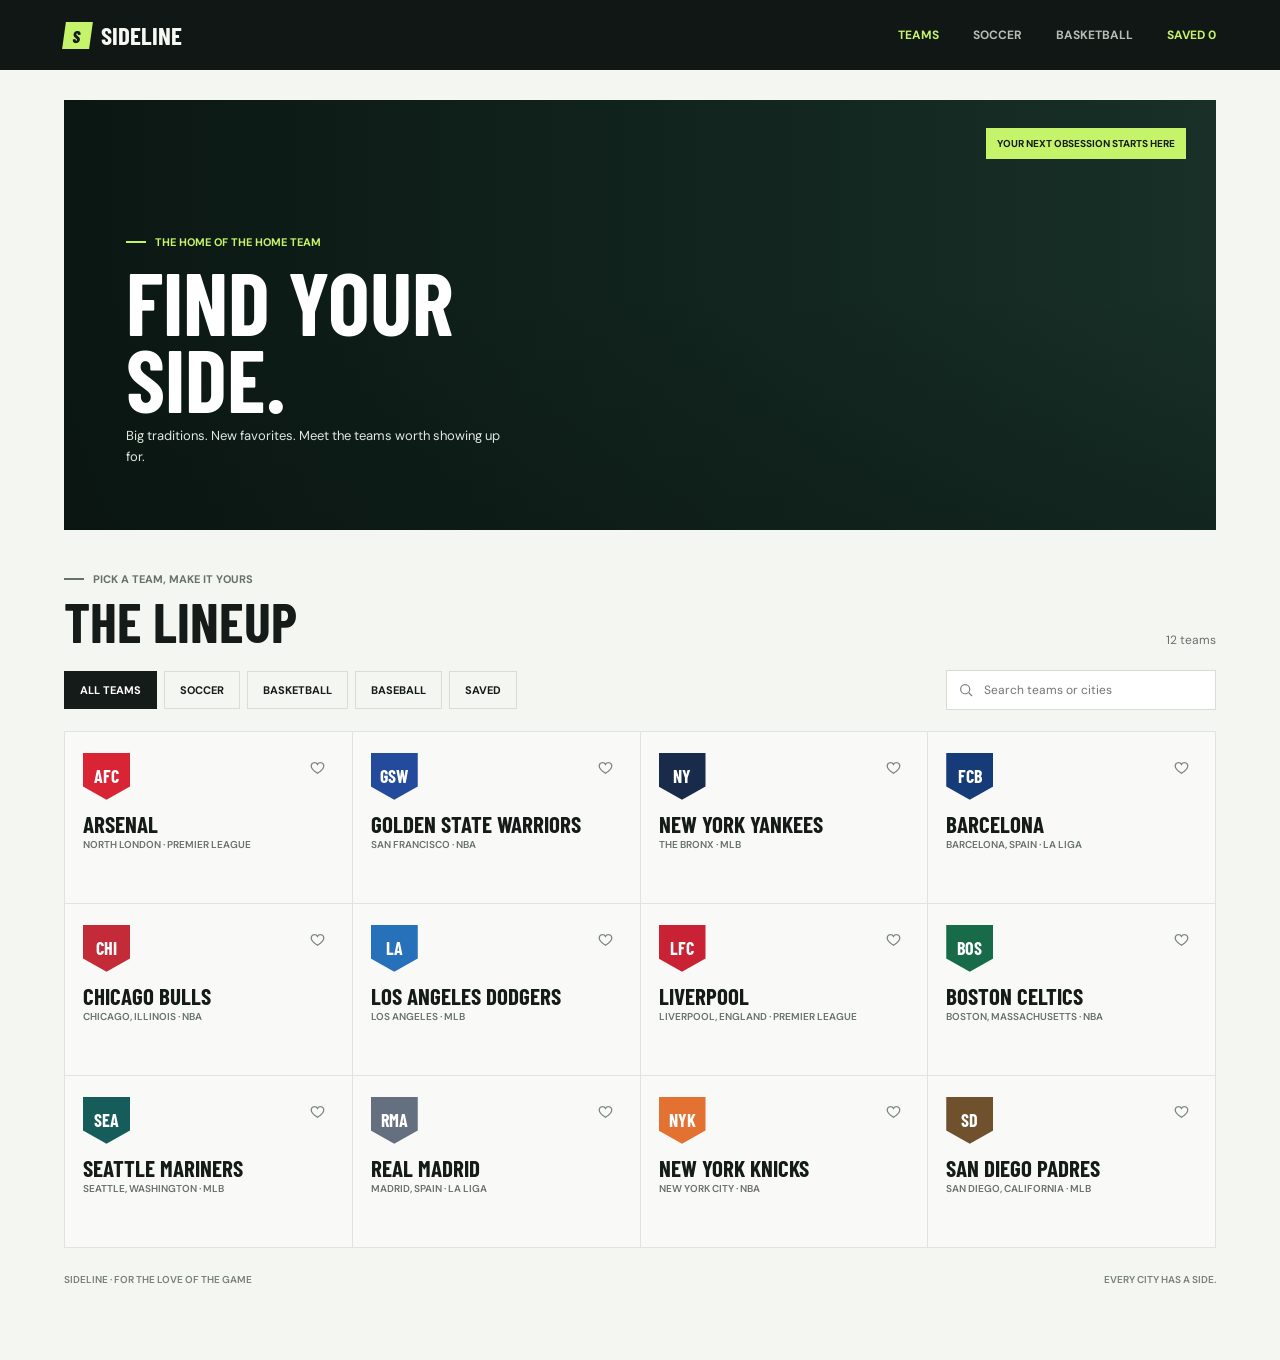
==== index.html @ abaf5d68 "Add files via upload" ====
<!doctype html>
<html lang="en">
<head>
  <meta charset="utf-8">
  <meta name="viewport" content="width=device-width, initial-scale=1">
  <meta name="theme-color" content="#111714">
  <title>Sideline — Find your team</title>
  <link rel="preconnect" href="https://fonts.googleapis.com">
  <link rel="preconnect" href="https://fonts.gstatic.com" crossorigin>
  <link href="https://fonts.googleapis.com/css2?family=Barlow+Condensed:wght@500;600;700;800&family=DM+Sans:wght@400;500;600;700&display=swap" rel="stylesheet">
  <style>
    :root {
      color-scheme: light;
      --ink: #151b18;
      --muted: #68716c;
      --paper: #f4f6f2;
      --line: #dfe4dd;
      --lime: #c5f36a;
      --forest: #1d3529;
      --orange: #f37448;
      --display: "Barlow Condensed", Impact, sans-serif;
      --body: "DM Sans", sans-serif;
    }

    * { box-sizing: border-box; }
    body { margin: 0; color: var(--ink); background: var(--paper); font-family: var(--body); }
    button, input { font: inherit; }
    button { color: inherit; }
    a { color: inherit; text-decoration: none; }
    .topbar { height: 70px; padding: 0 max(5vw, calc((100vw - 1320px) / 2)); display: flex; align-items: center; justify-content: space-between; background: #111714; color: #f6f8f3; }
    .brand { display: flex; align-items: center; gap: 10px; font: 700 25px var(--display); letter-spacing: 0; text-transform: uppercase; }
    .brand-mark { width: 27px; height: 27px; display: grid; place-items: center; background: var(--lime); color: var(--ink); font: 800 17px var(--display); transform: skew(-8deg); }
    .nav { display: flex; align-items: center; gap: 34px; font-size: 12px; font-weight: 700; text-transform: uppercase; }
    .nav a { color: #b5bdb7; transition: color .2s; }
    .nav a:hover, .nav a[aria-current="page"] { color: var(--lime); }
    .nav .saved-link { color: var(--lime); }

    main { max-width: 1320px; margin: 0 auto; padding: 30px 5vw 74px; }
    .feature { position: relative; height: clamp(270px, 34vw, 430px); overflow: hidden; display: flex; align-items: flex-end; background: #183129 url("https://images.unsplash.com/photo-1522778119026-d647f0596c20?auto=format&fit=crop&w=1900&q=85") center 57% / cover; color: white; }
    .feature::before { content: ""; position: absolute; inset: 0; background: linear-gradient(90deg, rgba(9, 19, 15, .88) 0%, rgba(9, 19, 15, .46) 51%, rgba(9, 19, 15, .04) 100%), linear-gradient(0deg, rgba(9, 19, 15, .35), transparent 55%); }
    .feature-copy { position: relative; z-index: 1; padding: clamp(25px, 5vw, 62px); max-width: 680px; }
    .eyebrow { display: flex; align-items: center; gap: 9px; color: var(--lime); font-size: 11px; font-weight: 700; letter-spacing: 0; text-transform: uppercase; }
    .eyebrow::before { content: ""; width: 20px; height: 2px; background: currentColor; }
    h1, h2, h3, p { margin-top: 0; }
    .feature h1 { margin: 14px 0 9px; font: 700 clamp(45px, 7.2vw, 88px)/.88 var(--display); letter-spacing: 0; text-transform: uppercase; }
    .feature p { margin: 0; max-width: 390px; color: #e0e7e1; font-size: 13px; line-height: 1.6; }
    .feature-label { position: absolute; z-index: 1; right: 30px; top: 28px; padding: 9px 11px; background: var(--lime); color: var(--ink); font-size: 10px; font-weight: 700; letter-spacing: 0; text-transform: uppercase; }

    .directory { padding-top: 42px; }
    .section-top { display: flex; align-items: end; justify-content: space-between; gap: 20px; margin-bottom: 22px; }
    .section-top .eyebrow { color: #657169; }
    h2 { margin: 8px 0 0; font: 700 clamp(35px, 4.8vw, 56px)/.96 var(--display); text-transform: uppercase; }
    .result-count { color: var(--muted); font-size: 12px; white-space: nowrap; }
    .controls { display: flex; align-items: center; justify-content: space-between; gap: 18px; margin-bottom: 21px; }
    .filters { display: flex; flex-wrap: wrap; gap: 7px; }
    .filter { min-height: 38px; padding: 0 15px; border: 1px solid #d8ded7; background: transparent; cursor: pointer; font-size: 11px; font-weight: 700; text-transform: uppercase; transition: color .18s, background .18s, border-color .18s; }
    .filter:hover { border-color: var(--ink); }
    .filter[aria-pressed="true"] { border-color: var(--ink); background: var(--ink); color: white; }
    .search { position: relative; width: min(270px, 100%); }
    .search input { width: 100%; height: 40px; padding: 0 12px 0 37px; border: 1px solid #d8ded7; border-radius: 0; outline: none; background: white; color: var(--ink); font-size: 12px; }
    .search input:focus { border-color: #4b694f; box-shadow: 0 0 0 2px rgba(75,105,79,.13); }
    .search svg { position: absolute; left: 12px; top: 12px; width: 16px; height: 16px; color: #78817b; pointer-events: none; }
    .team-grid { display: grid; grid-template-columns: repeat(4, minmax(0, 1fr)); border-top: 1px solid var(--line); border-left: 1px solid var(--line); }
    .team-card { position: relative; min-width: 0; min-height: 172px; padding: 21px 18px 17px; border-right: 1px solid var(--line); border-bottom: 1px solid var(--line); background: rgba(255,255,255,.52); transition: background .2s, transform .2s; }
    .team-card:hover { z-index: 1; background: white; transform: translateY(-2px); }
    .card-top { display: flex; align-items: flex-start; justify-content: space-between; }
    .crest { width: 47px; height: 47px; display: grid; place-items: center; flex: 0 0 auto; background: var(--team-color); color: white; font: 700 18px var(--display); clip-path: polygon(0 0, 100% 0, 100% 72%, 50% 100%, 0 72%); }
    .favorite { width: 32px; height: 32px; display: grid; place-items: center; border: 1px solid transparent; background: transparent; cursor: pointer; color: #7c857e; }
    .favorite:hover { border-color: var(--line); color: var(--orange); }
    .favorite[aria-pressed="true"] { color: var(--orange); }
    .favorite svg { width: 17px; height: 17px; }
    .team-card h3 { overflow: hidden; margin: 13px 0 3px; font: 700 23px/.98 var(--display); letter-spacing: 0; text-overflow: ellipsis; text-transform: uppercase; white-space: nowrap; }
    .team-meta { color: var(--muted); font-size: 10px; font-weight: 600; letter-spacing: 0; text-transform: uppercase; }
    .empty { grid-column: 1 / -1; padding: 50px 20px; border-right: 1px solid var(--line); border-bottom: 1px solid var(--line); color: var(--muted); text-align: center; font-size: 13px; }
    footer { display: flex; justify-content: space-between; gap: 16px; padding-top: 25px; color: #77817a; font-size: 10px; font-weight: 600; letter-spacing: 0; text-transform: uppercase; }

    @media (max-width: 900px) {
      .team-grid { grid-template-columns: repeat(3, minmax(0, 1fr)); }
      .topbar { padding-inline: 5vw; }
    }
    @media (max-width: 620px) {
      .topbar { height: 60px; }
      .nav { gap: 17px; font-size: 10px; }
      .nav a:nth-child(2), .nav a:nth-child(3) { display: none; }
      main { padding-top: 18px; }
      .feature { height: 310px; background-position: 59% center; }
      .feature-copy { padding: 25px; }
      .feature h1 { font-size: 58px; }
      .feature-label { top: 15px; right: 15px; }
      .directory { padding-top: 34px; }
      .section-top { align-items: flex-end; }
      .result-count { font-size: 10px; }
      .controls { align-items: stretch; flex-direction: column; gap: 12px; }
      .filters { gap: 6px; }
      .filter { min-height: 35px; padding-inline: 11px; font-size: 10px; }
      .search { width: 100%; }
      .team-grid { grid-template-columns: repeat(2, minmax(0, 1fr)); }
      .team-card { min-height: 157px; padding: 15px 13px; }
      .team-card h3 { font-size: 20px; }
      .crest { width: 42px; height: 42px; }
      footer { flex-direction: column; gap: 7px; }
    }
    @media (max-width: 360px) {
      .nav { gap: 11px; }
      .team-grid { grid-template-columns: 1fr; }
    }
    @media (prefers-reduced-motion: reduce) {
      *, *::before, *::after { scroll-behavior: auto !important; transition-duration: .01ms !important; animation-duration: .01ms !important; }
    }
  </style>
</head>
<body>
  <header class="topbar">
    <a class="brand" href="#home" aria-label="Sideline home"><span class="brand-mark" aria-hidden="true">S</span> Sideline</a>
    <nav class="nav" aria-label="Main navigation">
      <a href="#teams" aria-current="page">Teams</a>
      <a href="#teams" data-sport-link="Soccer">Soccer</a>
      <a href="#teams" data-sport-link="Basketball">Basketball</a>
      <a class="saved-link" href="#teams" id="saved-link">Saved <span id="saved-count">0</span></a>
    </nav>
  </header>

  <main id="home">
    <section class="feature" aria-labelledby="feature-title">
      <span class="feature-label">Your next obsession starts here</span>
      <div class="feature-copy">
        <div class="eyebrow">The home of the home team</div>
        <h1 id="feature-title">Find your<br>side.</h1>
        <p>Big traditions. New favorites. Meet the teams worth showing up for.</p>
      </div>
    </section>

    <section class="directory" id="teams" aria-labelledby="teams-title">
      <div class="section-top">
        <div>
          <div class="eyebrow">Pick a team, make it yours</div>
          <h2 id="teams-title">The lineup</h2>
        </div>
        <div class="result-count" id="result-count" aria-live="polite"></div>
      </div>
      <div class="controls">
        <div class="filters" role="group" aria-label="Filter teams by sport">
          <button class="filter" type="button" data-filter="All" aria-pressed="true">All teams</button>
          <button class="filter" type="button" data-filter="Soccer" aria-pressed="false">Soccer</button>
          <button class="filter" type="button" data-filter="Basketball" aria-pressed="false">Basketball</button>
          <button class="filter" type="button" data-filter="Baseball" aria-pressed="false">Baseball</button>
          <button class="filter" type="button" data-filter="Saved" aria-pressed="false">Saved</button>
        </div>
        <label class="search">
          <svg viewBox="0 0 24 24" fill="none" stroke="currentColor" stroke-width="1.8" aria-hidden="true"><circle cx="10.8" cy="10.8" r="6.8"></circle><path d="m16 16 5 5"></path></svg>
          <input id="team-search" type="search" placeholder="Search teams or cities" aria-label="Search teams or cities">
        </label>
      </div>
      <div class="team-grid" id="team-grid" aria-live="polite"></div>
    </section>

    <footer><span>Sideline · For the love of the game</span><span>Every city has a side.</span></footer>
  </main>

  <script>
    const teams = [
      { name: "Arsenal", city: "North London", sport: "Soccer", league: "Premier League", mark: "AFC", color: "#d82435" },
      { name: "Golden State Warriors", city: "San Francisco", sport: "Basketball", league: "NBA", mark: "GSW", color: "#244b9b" },
      { name: "New York Yankees", city: "The Bronx", sport: "Baseball", league: "MLB", mark: "NY", color: "#182b4b" },
      { name: "Barcelona", city: "Barcelona, Spain", sport: "Soccer", league: "La Liga", mark: "FCB", color: "#153b78" },
      { name: "Chicago Bulls", city: "Chicago, Illinois", sport: "Basketball", league: "NBA", mark: "CHI", color: "#c42b38" },
      { name: "Los Angeles Dodgers", city: "Los Angeles", sport: "Baseball", league: "MLB", mark: "LA", color: "#2671b9" },
      { name: "Liverpool", city: "Liverpool, England", sport: "Soccer", league: "Premier League", mark: "LFC", color: "#c92235" },
      { name: "Boston Celtics", city: "Boston, Massachusetts", sport: "Basketball", league: "NBA", mark: "BOS", color: "#176b49" },
      { name: "Seattle Mariners", city: "Seattle, Washington", sport: "Baseball", league: "MLB", mark: "SEA", color: "#155c5b" },
      { name: "Real Madrid", city: "Madrid, Spain", sport: "Soccer", league: "La Liga", mark: "RMA", color: "#647080" },
      { name: "New York Knicks", city: "New York City", sport: "Basketball", league: "NBA", mark: "NYK", color: "#e27132" },
      { name: "San Diego Padres", city: "San Diego, California", sport: "Baseball", league: "MLB", mark: "SD", color: "#70512e" }
    ];

    const saved = new Set();
    let activeFilter = "All";
    let savedOnly = false;
    const grid = document.querySelector("#team-grid");
    const count = document.querySelector("#result-count");
    const search = document.querySelector("#team-search");
    const savedCount = document.querySelector("#saved-count");

    const heartIcon = '<svg viewBox="0 0 24 24" fill="none" stroke="currentColor" stroke-width="1.8" aria-hidden="true"><path d="M20.8 8.7c0 4.2-8.8 10-8.8 10s-8.8-5.8-8.8-10A4.7 4.7 0 0 1 12 6.1a4.7 4.7 0 0 1 8.8 2.6Z"></path></svg>';

    function renderTeams() {
      const query = search.value.trim().toLowerCase();
      const visible = teams.filter(team => {
        const matchesSport = activeFilter === "All" || team.sport === activeFilter;
        const matchesSaved = !savedOnly || saved.has(team.name);
        const matchesSearch = `${team.name} ${team.city} ${team.league} ${team.sport}`.toLowerCase().includes(query);
        return matchesSport && matchesSaved && matchesSearch;
      });

      count.textContent = `${visible.length} ${visible.length === 1 ? "team" : "teams"}`;
      savedCount.textContent = saved.size;
      if (!visible.length) {
        grid.innerHTML = '<div class="empty">No teams found. Try another search or filter.</div>';
        return;
      }

      grid.innerHTML = visible.map(team => `
        <article class="team-card" style="--team-color: ${team.color}">
          <div class="card-top">
            <div class="crest" aria-label="${team.name} mark">${team.mark}</div>
            <button class="favorite" type="button" data-team="${team.name}" aria-label="${saved.has(team.name) ? "Remove" : "Save"} ${team.name}" aria-pressed="${saved.has(team.name)}">${heartIcon}</button>
          </div>
          <h3 title="${team.name}">${team.name}</h3>
          <div class="team-meta">${team.city} · ${team.league}</div>
        </article>`).join("");
    }

    document.querySelector(".filters").addEventListener("click", event => {
      const button = event.target.closest("[data-filter]");
      if (!button) return;
      activeFilter = button.dataset.filter === "Saved" ? "All" : button.dataset.filter;
      savedOnly = button.dataset.filter === "Saved";
      document.querySelectorAll("[data-filter]").forEach(item => item.setAttribute("aria-pressed", String(item === button)));
      renderTeams();
    });

    document.querySelector(".nav").addEventListener("click", event => {
      const link = event.target.closest("[data-sport-link]");
      if (link) {
        event.preventDefault();
        activeFilter = link.dataset.sportLink;
        savedOnly = false;
        document.querySelectorAll("[data-filter]").forEach(item => item.setAttribute("aria-pressed", String(item.dataset.filter === activeFilter)));
        renderTeams();
        document.querySelector("#teams").scrollIntoView({ behavior: "smooth" });
      }
      if (event.target.closest("#saved-link")) {
        event.preventDefault();
        activeFilter = "All";
        savedOnly = true;
        document.querySelectorAll("[data-filter]").forEach(item => item.setAttribute("aria-pressed", String(item.dataset.filter === "Saved")));
        renderTeams();
        document.querySelector("#teams").scrollIntoView({ behavior: "smooth" });
      }
    });

    grid.addEventListener("click", event => {
      const button = event.target.closest("[data-team]");
      if (!button) return;
      const teamName = button.dataset.team;
      if (saved.has(teamName)) saved.delete(teamName);
      else saved.add(teamName);
      renderTeams();
    });

    search.addEventListener("input", renderTeams);
    renderTeams();
  </script>
</body>
</html>
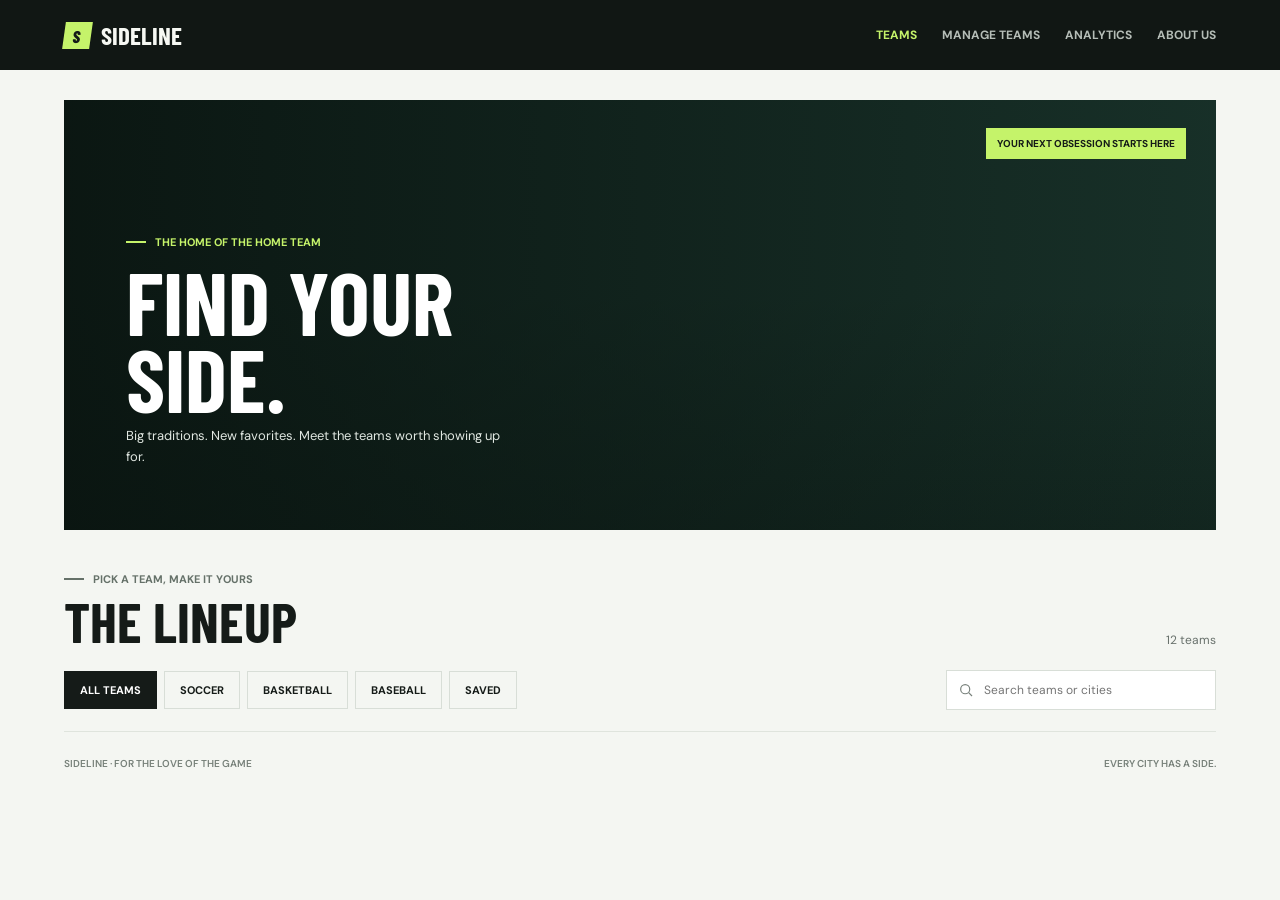
==== commit f000c5fc: "Add files via upload" ====
--- a/index.html
+++ b/index.html
@@ -1,255 +1,243 @@
-<!doctype html>
-<html lang="en">
-<head>
-  <meta charset="utf-8">
-  <meta name="viewport" content="width=device-width, initial-scale=1">
-  <meta name="theme-color" content="#111714">
-  <title>Sideline — Find your team</title>
-  <link rel="preconnect" href="https://fonts.googleapis.com">
-  <link rel="preconnect" href="https://fonts.gstatic.com" crossorigin>
-  <link href="https://fonts.googleapis.com/css2?family=Barlow+Condensed:wght@500;600;700;800&family=DM+Sans:wght@400;500;600;700&display=swap" rel="stylesheet">
-  <style>
-    :root {
-      color-scheme: light;
-      --ink: #151b18;
-      --muted: #68716c;
-      --paper: #f4f6f2;
-      --line: #dfe4dd;
-      --lime: #c5f36a;
-      --forest: #1d3529;
-      --orange: #f37448;
-      --display: "Barlow Condensed", Impact, sans-serif;
-      --body: "DM Sans", sans-serif;
-    }
-
-    * { box-sizing: border-box; }
-    body { margin: 0; color: var(--ink); background: var(--paper); font-family: var(--body); }
-    button, input { font: inherit; }
-    button { color: inherit; }
-    a { color: inherit; text-decoration: none; }
-    .topbar { height: 70px; padding: 0 max(5vw, calc((100vw - 1320px) / 2)); display: flex; align-items: center; justify-content: space-between; background: #111714; color: #f6f8f3; }
-    .brand { display: flex; align-items: center; gap: 10px; font: 700 25px var(--display); letter-spacing: 0; text-transform: uppercase; }
-    .brand-mark { width: 27px; height: 27px; display: grid; place-items: center; background: var(--lime); color: var(--ink); font: 800 17px var(--display); transform: skew(-8deg); }
-    .nav { display: flex; align-items: center; gap: 34px; font-size: 12px; font-weight: 700; text-transform: uppercase; }
-    .nav a { color: #b5bdb7; transition: color .2s; }
-    .nav a:hover, .nav a[aria-current="page"] { color: var(--lime); }
-    .nav .saved-link { color: var(--lime); }
-
-    main { max-width: 1320px; margin: 0 auto; padding: 30px 5vw 74px; }
-    .feature { position: relative; height: clamp(270px, 34vw, 430px); overflow: hidden; display: flex; align-items: flex-end; background: #183129 url("https://images.unsplash.com/photo-1522778119026-d647f0596c20?auto=format&fit=crop&w=1900&q=85") center 57% / cover; color: white; }
-    .feature::before { content: ""; position: absolute; inset: 0; background: linear-gradient(90deg, rgba(9, 19, 15, .88) 0%, rgba(9, 19, 15, .46) 51%, rgba(9, 19, 15, .04) 100%), linear-gradient(0deg, rgba(9, 19, 15, .35), transparent 55%); }
-    .feature-copy { position: relative; z-index: 1; padding: clamp(25px, 5vw, 62px); max-width: 680px; }
-    .eyebrow { display: flex; align-items: center; gap: 9px; color: var(--lime); font-size: 11px; font-weight: 700; letter-spacing: 0; text-transform: uppercase; }
-    .eyebrow::before { content: ""; width: 20px; height: 2px; background: currentColor; }
-    h1, h2, h3, p { margin-top: 0; }
-    .feature h1 { margin: 14px 0 9px; font: 700 clamp(45px, 7.2vw, 88px)/.88 var(--display); letter-spacing: 0; text-transform: uppercase; }
-    .feature p { margin: 0; max-width: 390px; color: #e0e7e1; font-size: 13px; line-height: 1.6; }
-    .feature-label { position: absolute; z-index: 1; right: 30px; top: 28px; padding: 9px 11px; background: var(--lime); color: var(--ink); font-size: 10px; font-weight: 700; letter-spacing: 0; text-transform: uppercase; }
-
-    .directory { padding-top: 42px; }
-    .section-top { display: flex; align-items: end; justify-content: space-between; gap: 20px; margin-bottom: 22px; }
-    .section-top .eyebrow { color: #657169; }
-    h2 { margin: 8px 0 0; font: 700 clamp(35px, 4.8vw, 56px)/.96 var(--display); text-transform: uppercase; }
-    .result-count { color: var(--muted); font-size: 12px; white-space: nowrap; }
-    .controls { display: flex; align-items: center; justify-content: space-between; gap: 18px; margin-bottom: 21px; }
-    .filters { display: flex; flex-wrap: wrap; gap: 7px; }
-    .filter { min-height: 38px; padding: 0 15px; border: 1px solid #d8ded7; background: transparent; cursor: pointer; font-size: 11px; font-weight: 700; text-transform: uppercase; transition: color .18s, background .18s, border-color .18s; }
-    .filter:hover { border-color: var(--ink); }
-    .filter[aria-pressed="true"] { border-color: var(--ink); background: var(--ink); color: white; }
-    .search { position: relative; width: min(270px, 100%); }
-    .search input { width: 100%; height: 40px; padding: 0 12px 0 37px; border: 1px solid #d8ded7; border-radius: 0; outline: none; background: white; color: var(--ink); font-size: 12px; }
-    .search input:focus { border-color: #4b694f; box-shadow: 0 0 0 2px rgba(75,105,79,.13); }
-    .search svg { position: absolute; left: 12px; top: 12px; width: 16px; height: 16px; color: #78817b; pointer-events: none; }
-    .team-grid { display: grid; grid-template-columns: repeat(4, minmax(0, 1fr)); border-top: 1px solid var(--line); border-left: 1px solid var(--line); }
-    .team-card { position: relative; min-width: 0; min-height: 172px; padding: 21px 18px 17px; border-right: 1px solid var(--line); border-bottom: 1px solid var(--line); background: rgba(255,255,255,.52); transition: background .2s, transform .2s; }
-    .team-card:hover { z-index: 1; background: white; transform: translateY(-2px); }
-    .card-top { display: flex; align-items: flex-start; justify-content: space-between; }
-    .crest { width: 47px; height: 47px; display: grid; place-items: center; flex: 0 0 auto; background: var(--team-color); color: white; font: 700 18px var(--display); clip-path: polygon(0 0, 100% 0, 100% 72%, 50% 100%, 0 72%); }
-    .favorite { width: 32px; height: 32px; display: grid; place-items: center; border: 1px solid transparent; background: transparent; cursor: pointer; color: #7c857e; }
-    .favorite:hover { border-color: var(--line); color: var(--orange); }
-    .favorite[aria-pressed="true"] { color: var(--orange); }
-    .favorite svg { width: 17px; height: 17px; }
-    .team-card h3 { overflow: hidden; margin: 13px 0 3px; font: 700 23px/.98 var(--display); letter-spacing: 0; text-overflow: ellipsis; text-transform: uppercase; white-space: nowrap; }
-    .team-meta { color: var(--muted); font-size: 10px; font-weight: 600; letter-spacing: 0; text-transform: uppercase; }
-    .empty { grid-column: 1 / -1; padding: 50px 20px; border-right: 1px solid var(--line); border-bottom: 1px solid var(--line); color: var(--muted); text-align: center; font-size: 13px; }
-    footer { display: flex; justify-content: space-between; gap: 16px; padding-top: 25px; color: #77817a; font-size: 10px; font-weight: 600; letter-spacing: 0; text-transform: uppercase; }
-
-    @media (max-width: 900px) {
-      .team-grid { grid-template-columns: repeat(3, minmax(0, 1fr)); }
-      .topbar { padding-inline: 5vw; }
-    }
-    @media (max-width: 620px) {
-      .topbar { height: 60px; }
-      .nav { gap: 17px; font-size: 10px; }
-      .nav a:nth-child(2), .nav a:nth-child(3) { display: none; }
-      main { padding-top: 18px; }
-      .feature { height: 310px; background-position: 59% center; }
-      .feature-copy { padding: 25px; }
-      .feature h1 { font-size: 58px; }
-      .feature-label { top: 15px; right: 15px; }
-      .directory { padding-top: 34px; }
-      .section-top { align-items: flex-end; }
-      .result-count { font-size: 10px; }
-      .controls { align-items: stretch; flex-direction: column; gap: 12px; }
-      .filters { gap: 6px; }
-      .filter { min-height: 35px; padding-inline: 11px; font-size: 10px; }
-      .search { width: 100%; }
-      .team-grid { grid-template-columns: repeat(2, minmax(0, 1fr)); }
-      .team-card { min-height: 157px; padding: 15px 13px; }
-      .team-card h3 { font-size: 20px; }
-      .crest { width: 42px; height: 42px; }
-      footer { flex-direction: column; gap: 7px; }
-    }
-    @media (max-width: 360px) {
-      .nav { gap: 11px; }
-      .team-grid { grid-template-columns: 1fr; }
-    }
-    @media (prefers-reduced-motion: reduce) {
-      *, *::before, *::after { scroll-behavior: auto !important; transition-duration: .01ms !important; animation-duration: .01ms !important; }
-    }
-  </style>
-</head>
-<body>
-  <header class="topbar">
-    <a class="brand" href="#home" aria-label="Sideline home"><span class="brand-mark" aria-hidden="true">S</span> Sideline</a>
-    <nav class="nav" aria-label="Main navigation">
-      <a href="#teams" aria-current="page">Teams</a>
-      <a href="#teams" data-sport-link="Soccer">Soccer</a>
-      <a href="#teams" data-sport-link="Basketball">Basketball</a>
-      <a class="saved-link" href="#teams" id="saved-link">Saved <span id="saved-count">0</span></a>
-    </nav>
-  </header>
-
-  <main id="home">
-    <section class="feature" aria-labelledby="feature-title">
-      <span class="feature-label">Your next obsession starts here</span>
-      <div class="feature-copy">
-        <div class="eyebrow">The home of the home team</div>
-        <h1 id="feature-title">Find your<br>side.</h1>
-        <p>Big traditions. New favorites. Meet the teams worth showing up for.</p>
-      </div>
-    </section>
-
-    <section class="directory" id="teams" aria-labelledby="teams-title">
-      <div class="section-top">
-        <div>
-          <div class="eyebrow">Pick a team, make it yours</div>
-          <h2 id="teams-title">The lineup</h2>
-        </div>
-        <div class="result-count" id="result-count" aria-live="polite"></div>
-      </div>
-      <div class="controls">
-        <div class="filters" role="group" aria-label="Filter teams by sport">
-          <button class="filter" type="button" data-filter="All" aria-pressed="true">All teams</button>
-          <button class="filter" type="button" data-filter="Soccer" aria-pressed="false">Soccer</button>
-          <button class="filter" type="button" data-filter="Basketball" aria-pressed="false">Basketball</button>
-          <button class="filter" type="button" data-filter="Baseball" aria-pressed="false">Baseball</button>
-          <button class="filter" type="button" data-filter="Saved" aria-pressed="false">Saved</button>
-        </div>
-        <label class="search">
-          <svg viewBox="0 0 24 24" fill="none" stroke="currentColor" stroke-width="1.8" aria-hidden="true"><circle cx="10.8" cy="10.8" r="6.8"></circle><path d="m16 16 5 5"></path></svg>
-          <input id="team-search" type="search" placeholder="Search teams or cities" aria-label="Search teams or cities">
-        </label>
-      </div>
-      <div class="team-grid" id="team-grid" aria-live="polite"></div>
-    </section>
-
-    <footer><span>Sideline · For the love of the game</span><span>Every city has a side.</span></footer>
-  </main>
-
-  <script>
-    const teams = [
-      { name: "Arsenal", city: "North London", sport: "Soccer", league: "Premier League", mark: "AFC", color: "#d82435" },
-      { name: "Golden State Warriors", city: "San Francisco", sport: "Basketball", league: "NBA", mark: "GSW", color: "#244b9b" },
-      { name: "New York Yankees", city: "The Bronx", sport: "Baseball", league: "MLB", mark: "NY", color: "#182b4b" },
-      { name: "Barcelona", city: "Barcelona, Spain", sport: "Soccer", league: "La Liga", mark: "FCB", color: "#153b78" },
-      { name: "Chicago Bulls", city: "Chicago, Illinois", sport: "Basketball", league: "NBA", mark: "CHI", color: "#c42b38" },
-      { name: "Los Angeles Dodgers", city: "Los Angeles", sport: "Baseball", league: "MLB", mark: "LA", color: "#2671b9" },
-      { name: "Liverpool", city: "Liverpool, England", sport: "Soccer", league: "Premier League", mark: "LFC", color: "#c92235" },
-      { name: "Boston Celtics", city: "Boston, Massachusetts", sport: "Basketball", league: "NBA", mark: "BOS", color: "#176b49" },
-      { name: "Seattle Mariners", city: "Seattle, Washington", sport: "Baseball", league: "MLB", mark: "SEA", color: "#155c5b" },
-      { name: "Real Madrid", city: "Madrid, Spain", sport: "Soccer", league: "La Liga", mark: "RMA", color: "#647080" },
-      { name: "New York Knicks", city: "New York City", sport: "Basketball", league: "NBA", mark: "NYK", color: "#e27132" },
-      { name: "San Diego Padres", city: "San Diego, California", sport: "Baseball", league: "MLB", mark: "SD", color: "#70512e" }
-    ];
-
-    const saved = new Set();
-    let activeFilter = "All";
-    let savedOnly = false;
-    const grid = document.querySelector("#team-grid");
-    const count = document.querySelector("#result-count");
-    const search = document.querySelector("#team-search");
-    const savedCount = document.querySelector("#saved-count");
-
-    const heartIcon = '<svg viewBox="0 0 24 24" fill="none" stroke="currentColor" stroke-width="1.8" aria-hidden="true"><path d="M20.8 8.7c0 4.2-8.8 10-8.8 10s-8.8-5.8-8.8-10A4.7 4.7 0 0 1 12 6.1a4.7 4.7 0 0 1 8.8 2.6Z"></path></svg>';
-
-    function renderTeams() {
-      const query = search.value.trim().toLowerCase();
-      const visible = teams.filter(team => {
-        const matchesSport = activeFilter === "All" || team.sport === activeFilter;
-        const matchesSaved = !savedOnly || saved.has(team.name);
-        const matchesSearch = `${team.name} ${team.city} ${team.league} ${team.sport}`.toLowerCase().includes(query);
-        return matchesSport && matchesSaved && matchesSearch;
-      });
-
-      count.textContent = `${visible.length} ${visible.length === 1 ? "team" : "teams"}`;
-      savedCount.textContent = saved.size;
-      if (!visible.length) {
-        grid.innerHTML = '<div class="empty">No teams found. Try another search or filter.</div>';
-        return;
-      }
-
-      grid.innerHTML = visible.map(team => `
-        <article class="team-card" style="--team-color: ${team.color}">
-          <div class="card-top">
-            <div class="crest" aria-label="${team.name} mark">${team.mark}</div>
-            <button class="favorite" type="button" data-team="${team.name}" aria-label="${saved.has(team.name) ? "Remove" : "Save"} ${team.name}" aria-pressed="${saved.has(team.name)}">${heartIcon}</button>
-          </div>
-          <h3 title="${team.name}">${team.name}</h3>
-          <div class="team-meta">${team.city} · ${team.league}</div>
-        </article>`).join("");
-    }
-
-    document.querySelector(".filters").addEventListener("click", event => {
-      const button = event.target.closest("[data-filter]");
-      if (!button) return;
-      activeFilter = button.dataset.filter === "Saved" ? "All" : button.dataset.filter;
-      savedOnly = button.dataset.filter === "Saved";
-      document.querySelectorAll("[data-filter]").forEach(item => item.setAttribute("aria-pressed", String(item === button)));
-      renderTeams();
-    });
-
-    document.querySelector(".nav").addEventListener("click", event => {
-      const link = event.target.closest("[data-sport-link]");
-      if (link) {
-        event.preventDefault();
-        activeFilter = link.dataset.sportLink;
-        savedOnly = false;
-        document.querySelectorAll("[data-filter]").forEach(item => item.setAttribute("aria-pressed", String(item.dataset.filter === activeFilter)));
-        renderTeams();
-        document.querySelector("#teams").scrollIntoView({ behavior: "smooth" });
-      }
-      if (event.target.closest("#saved-link")) {
-        event.preventDefault();
-        activeFilter = "All";
-        savedOnly = true;
-        document.querySelectorAll("[data-filter]").forEach(item => item.setAttribute("aria-pressed", String(item.dataset.filter === "Saved")));
-        renderTeams();
-        document.querySelector("#teams").scrollIntoView({ behavior: "smooth" });
-      }
-    });
-
-    grid.addEventListener("click", event => {
-      const button = event.target.closest("[data-team]");
-      if (!button) return;
-      const teamName = button.dataset.team;
-      if (saved.has(teamName)) saved.delete(teamName);
-      else saved.add(teamName);
-      renderTeams();
-    });
-
-    search.addEventListener("input", renderTeams);
-    renderTeams();
-  </script>
-</body>
-</html>
+<!doctype html>
+<html lang="en">
+<head>
+  <meta charset="utf-8">
+  <meta name="viewport" content="width=device-width, initial-scale=1">
+  <meta name="theme-color" content="#111714">
+  <title>Sideline — Find your team</title>
+  <link rel="preconnect" href="https://fonts.googleapis.com">
+  <link rel="preconnect" href="https://fonts.gstatic.com" crossorigin>
+  <link href="https://fonts.googleapis.com/css2?family=Barlow+Condensed:wght@500;600;700;800&family=DM+Sans:wght@400;500;600;700&display=swap" rel="stylesheet">
+  <style>
+    :root {
+      color-scheme: light;
+      --ink: #151b18;
+      --muted: #68716c;
+      --paper: #f4f6f2;
+      --line: #dfe4dd;
+      --lime: #c5f36a;
+      --forest: #1d3529;
+      --orange: #f37448;
+      --display: "Barlow Condensed", Impact, sans-serif;
+      --body: "DM Sans", sans-serif;
+    }
+
+    * { box-sizing: border-box; }
+    body { margin: 0; color: var(--ink); background: var(--paper); font-family: var(--body); }
+    button, input { font: inherit; }
+    button { color: inherit; }
+    a { color: inherit; text-decoration: none; }
+    .topbar { height: 70px; padding: 0 max(5vw, calc((100vw - 1320px) / 2)); display: flex; align-items: center; justify-content: space-between; background: #111714; color: #f6f8f3; }
+    .brand { display: flex; align-items: center; gap: 10px; font: 700 25px var(--display); letter-spacing: 0; text-transform: uppercase; }
+    .brand-mark { width: 27px; height: 27px; display: grid; place-items: center; background: var(--lime); color: var(--ink); font: 800 17px var(--display); transform: skew(-8deg); }
+    .nav { display: flex; align-items: center; gap: 34px; font-size: 12px; font-weight: 700; text-transform: uppercase; }
+    .nav a { color: #b5bdb7; transition: color .2s; }
+    .nav a:hover, .nav a[aria-current="page"] { color: var(--lime); }
+    .nav .saved-link { color: var(--lime); }
+
+    main { max-width: 1320px; margin: 0 auto; padding: 30px 5vw 74px; }
+    .feature { position: relative; height: clamp(270px, 34vw, 430px); overflow: hidden; display: flex; align-items: flex-end; background: #183129 url("https://images.unsplash.com/photo-1522778119026-d647f0596c20?auto=format&fit=crop&w=1900&q=85") center 57% / cover; color: white; }
+    .feature::before { content: ""; position: absolute; inset: 0; background: linear-gradient(90deg, rgba(9, 19, 15, .88) 0%, rgba(9, 19, 15, .46) 51%, rgba(9, 19, 15, .04) 100%), linear-gradient(0deg, rgba(9, 19, 15, .35), transparent 55%); }
+    .feature-copy { position: relative; z-index: 1; padding: clamp(25px, 5vw, 62px); max-width: 680px; }
+    .eyebrow { display: flex; align-items: center; gap: 9px; color: var(--lime); font-size: 11px; font-weight: 700; letter-spacing: 0; text-transform: uppercase; }
+    .eyebrow::before { content: ""; width: 20px; height: 2px; background: currentColor; }
+    h1, h2, h3, p { margin-top: 0; }
+    .feature h1 { margin: 14px 0 9px; font: 700 clamp(45px, 7.2vw, 88px)/.88 var(--display); letter-spacing: 0; text-transform: uppercase; }
+    .feature p { margin: 0; max-width: 390px; color: #e0e7e1; font-size: 13px; line-height: 1.6; }
+    .feature-label { position: absolute; z-index: 1; right: 30px; top: 28px; padding: 9px 11px; background: var(--lime); color: var(--ink); font-size: 10px; font-weight: 700; letter-spacing: 0; text-transform: uppercase; }
+
+    .directory { padding-top: 42px; }
+    .section-top { display: flex; align-items: end; justify-content: space-between; gap: 20px; margin-bottom: 22px; }
+    .section-top .eyebrow { color: #657169; }
+    h2 { margin: 8px 0 0; font: 700 clamp(35px, 4.8vw, 56px)/.96 var(--display); text-transform: uppercase; }
+    .result-count { color: var(--muted); font-size: 12px; white-space: nowrap; }
+    .controls { display: flex; align-items: center; justify-content: space-between; gap: 18px; margin-bottom: 21px; }
+    .filters { display: flex; flex-wrap: wrap; gap: 7px; }
+    .filter { min-height: 38px; padding: 0 15px; border: 1px solid #d8ded7; background: transparent; cursor: pointer; font-size: 11px; font-weight: 700; text-transform: uppercase; transition: color .18s, background .18s, border-color .18s; }
+    .filter:hover { border-color: var(--ink); }
+    .filter[aria-pressed="true"] { border-color: var(--ink); background: var(--ink); color: white; }
+    .search { position: relative; width: min(270px, 100%); }
+    .search input { width: 100%; height: 40px; padding: 0 12px 0 37px; border: 1px solid #d8ded7; border-radius: 0; outline: none; background: white; color: var(--ink); font-size: 12px; }
+    .search input:focus { border-color: #4b694f; box-shadow: 0 0 0 2px rgba(75,105,79,.13); }
+    .search svg { position: absolute; left: 12px; top: 12px; width: 16px; height: 16px; color: #78817b; pointer-events: none; }
+    .team-grid { display: grid; grid-template-columns: repeat(4, minmax(0, 1fr)); border-top: 1px solid var(--line); border-left: 1px solid var(--line); }
+    .team-card { position: relative; min-width: 0; min-height: 172px; padding: 21px 18px 17px; border-right: 1px solid var(--line); border-bottom: 1px solid var(--line); background: rgba(255,255,255,.52); transition: background .2s, transform .2s; }
+    .team-card:hover { z-index: 1; background: white; transform: translateY(-2px); }
+    .card-top { display: flex; align-items: flex-start; justify-content: space-between; }
+    .crest { width: 47px; height: 47px; display: grid; place-items: center; flex: 0 0 auto; background: var(--team-color); color: white; font: 700 18px var(--display); clip-path: polygon(0 0, 100% 0, 100% 72%, 50% 100%, 0 72%); }
+    .favorite { width: 32px; height: 32px; display: grid; place-items: center; border: 1px solid transparent; background: transparent; cursor: pointer; color: #7c857e; }
+    .favorite:hover { border-color: var(--line); color: var(--orange); }
+    .favorite[aria-pressed="true"] { color: var(--orange); }
+    .favorite svg { width: 17px; height: 17px; }
+    .team-card h3 { overflow: hidden; margin: 13px 0 3px; font: 700 23px/.98 var(--display); letter-spacing: 0; text-overflow: ellipsis; text-transform: uppercase; white-space: nowrap; }
+    .team-meta { color: var(--muted); font-size: 10px; font-weight: 600; letter-spacing: 0; text-transform: uppercase; }
+    .empty { grid-column: 1 / -1; padding: 50px 20px; border-right: 1px solid var(--line); border-bottom: 1px solid var(--line); color: var(--muted); text-align: center; font-size: 13px; }
+    footer { display: flex; justify-content: space-between; gap: 16px; padding-top: 25px; color: #77817a; font-size: 10px; font-weight: 600; letter-spacing: 0; text-transform: uppercase; }
+
+    @media (max-width: 900px) {
+      .team-grid { grid-template-columns: repeat(3, minmax(0, 1fr)); }
+      .topbar { padding-inline: 5vw; }
+    }
+    @media (max-width: 620px) {
+      .topbar { height: 60px; }
+      .nav { gap: 17px; font-size: 10px; }
+      .nav a:nth-child(2), .nav a:nth-child(3) { display: none; }
+      main { padding-top: 18px; }
+      .feature { height: 310px; background-position: 59% center; }
+      .feature-copy { padding: 25px; }
+      .feature h1 { font-size: 58px; }
+      .feature-label { top: 15px; right: 15px; }
+      .directory { padding-top: 34px; }
+      .section-top { align-items: flex-end; }
+      .result-count { font-size: 10px; }
+      .controls { align-items: stretch; flex-direction: column; gap: 12px; }
+      .filters { gap: 6px; }
+      .filter { min-height: 35px; padding-inline: 11px; font-size: 10px; }
+      .search { width: 100%; }
+      .team-grid { grid-template-columns: repeat(2, minmax(0, 1fr)); }
+      .team-card { min-height: 157px; padding: 15px 13px; }
+      .team-card h3 { font-size: 20px; }
+      .crest { width: 42px; height: 42px; }
+      footer { flex-direction: column; gap: 7px; }
+    }
+    @media (max-width: 360px) {
+      .nav { gap: 11px; }
+      .team-grid { grid-template-columns: 1fr; }
+    }
+    @media (prefers-reduced-motion: reduce) {
+      *, *::before, *::after { scroll-behavior: auto !important; transition-duration: .01ms !important; animation-duration: .01ms !important; }
+    }
+    /* Assignment navigation: show every required page on all screen sizes */
+    .topbar {height:auto; min-height:70px; flex-wrap:wrap; gap:12px; padding-top:14px; padding-bottom:14px}
+    .nav {flex-wrap:wrap; gap:clamp(10px,2vw,25px)}
+    @media(max-width:620px){.nav a:nth-child(2), .nav a:nth-child(3){display:inline}.topbar{height:auto;min-height:60px}.nav{font-size:10px;gap:13px}}
+  </style>
+</head>
+<body>
+  <header class="topbar">
+    <a class="brand" href="index.html" aria-label="Sideline home"><span class="brand-mark" aria-hidden="true">S</span> Sideline</a>
+    <nav class="nav" aria-label="Main navigation"><a href="index.html" aria-current="page">Teams</a><a href="manage.html">Manage Teams</a><a href="analytics.html">Analytics</a><a href="aboutus.html">About Us</a></nav>
+  </header>
+
+  <main id="home">
+    <section class="feature" aria-labelledby="feature-title">
+      <span class="feature-label">Your next obsession starts here</span>
+      <div class="feature-copy">
+        <div class="eyebrow">The home of the home team</div>
+        <h1 id="feature-title">Find your<br>side.</h1>
+        <p>Big traditions. New favorites. Meet the teams worth showing up for.</p>
+      </div>
+    </section>
+
+    <section class="directory" id="teams" aria-labelledby="teams-title">
+      <div class="section-top">
+        <div>
+          <div class="eyebrow">Pick a team, make it yours</div>
+          <h2 id="teams-title">The lineup</h2>
+        </div>
+        <div class="result-count" id="result-count" aria-live="polite"></div>
+      </div>
+      <div class="controls">
+        <div class="filters" role="group" aria-label="Filter teams by sport">
+          <button class="filter" type="button" data-filter="All" aria-pressed="true">All teams</button>
+          <button class="filter" type="button" data-filter="Soccer" aria-pressed="false">Soccer</button>
+          <button class="filter" type="button" data-filter="Basketball" aria-pressed="false">Basketball</button>
+          <button class="filter" type="button" data-filter="Baseball" aria-pressed="false">Baseball</button>
+          <button class="filter" type="button" data-filter="Saved" aria-pressed="false">Saved</button>
+        </div>
+        <label class="search">
+          <svg viewBox="0 0 24 24" fill="none" stroke="currentColor" stroke-width="1.8" aria-hidden="true"><circle cx="10.8" cy="10.8" r="6.8"></circle><path d="m16 16 5 5"></path></svg>
+          <input id="team-search" type="search" placeholder="Search teams or cities" aria-label="Search teams or cities">
+        </label>
+      </div>
+      <div class="team-grid" id="team-grid" aria-live="polite"></div>
+    </section>
+
+    <footer><span>Sideline · For the love of the game</span><span>Every city has a side.</span></footer>
+  </main>
+
+  <script src="teams.js"></script>
+  <script>
+    const teams = getTeams();
+
+    const saved = new Set();
+    let activeFilter = "All";
+    let savedOnly = false;
+    const grid = document.querySelector("#team-grid");
+    const count = document.querySelector("#result-count");
+    const search = document.querySelector("#team-search");
+    const savedCount = document.querySelector("#saved-count");
+
+    const heartIcon = '<svg viewBox="0 0 24 24" fill="none" stroke="currentColor" stroke-width="1.8" aria-hidden="true"><path d="M20.8 8.7c0 4.2-8.8 10-8.8 10s-8.8-5.8-8.8-10A4.7 4.7 0 0 1 12 6.1a4.7 4.7 0 0 1 8.8 2.6Z"></path></svg>';
+
+    function escapeHTML(value) { return String(value).replace(/[&<>"']/g, ch => ({'&':'&amp;','<':'&lt;','>':'&gt;','"':'&quot;',"'":'&#39;'}[ch])); }
+    function renderTeams() {
+      const query = search.value.trim().toLowerCase();
+      const visible = teams.filter(team => {
+        const matchesSport = activeFilter === "All" || team.sport === activeFilter;
+        const matchesSaved = !savedOnly || saved.has(team.name);
+        const matchesSearch = `${escapeHTML(team.name)} ${escapeHTML(team.city)} ${escapeHTML(team.league)} ${team.sport}`.toLowerCase().includes(query);
+        return matchesSport && matchesSaved && matchesSearch;
+      });
+
+      count.textContent = `${visible.length} ${visible.length === 1 ? "team" : "teams"}`;
+      savedCount.textContent = saved.size;
+      if (!visible.length) {
+        grid.innerHTML = '<div class="empty">No teams found. Try another search or filter.</div>';
+        return;
+      }
+
+      grid.innerHTML = visible.map(team => `
+        <article class="team-card" style="--team-color: ${team.color}">
+          <div class="card-top">
+            <div class="crest" aria-label="${escapeHTML(team.name)} mark">${escapeHTML(team.mark)}</div>
+            <button class="favorite" type="button" data-team="${escapeHTML(team.name)}" aria-label="${saved.has(team.name) ? "Remove" : "Save"} ${escapeHTML(team.name)}" aria-pressed="${saved.has(team.name)}">${heartIcon}</button>
+          </div>
+          <h3 title="${escapeHTML(team.name)}">${escapeHTML(team.name)}</h3>
+          <div class="team-meta">${escapeHTML(team.city)} · ${escapeHTML(team.league)}</div>
+        </article>`).join("");
+    }
+
+    document.querySelector(".filters").addEventListener("click", event => {
+      const button = event.target.closest("[data-filter]");
+      if (!button) return;
+      activeFilter = button.dataset.filter === "Saved" ? "All" : button.dataset.filter;
+      savedOnly = button.dataset.filter === "Saved";
+      document.querySelectorAll("[data-filter]").forEach(item => item.setAttribute("aria-pressed", String(item === button)));
+      renderTeams();
+    });
+
+    document.querySelector(".nav").addEventListener("click", event => {
+      const link = event.target.closest("[data-sport-link]");
+      if (link) {
+        event.preventDefault();
+        activeFilter = link.dataset.sportLink;
+        savedOnly = false;
+        document.querySelectorAll("[data-filter]").forEach(item => item.setAttribute("aria-pressed", String(item.dataset.filter === activeFilter)));
+        renderTeams();
+        document.querySelector("#teams").scrollIntoView({ behavior: "smooth" });
+      }
+      if (event.target.closest("#saved-link")) {
+        event.preventDefault();
+        activeFilter = "All";
+        savedOnly = true;
+        document.querySelectorAll("[data-filter]").forEach(item => item.setAttribute("aria-pressed", String(item.dataset.filter === "Saved")));
+        renderTeams();
+        document.querySelector("#teams").scrollIntoView({ behavior: "smooth" });
+      }
+    });
+
+    grid.addEventListener("click", event => {
+      const button = event.target.closest("[data-team]");
+      if (!button) return;
+      const teamName = button.dataset.team;
+      if (saved.has(teamName)) saved.delete(teamName);
+      else saved.add(teamName);
+      renderTeams();
+    });
+
+    search.addEventListener("input", renderTeams);
+    renderTeams();
+  </script>
+</body>
+</html>
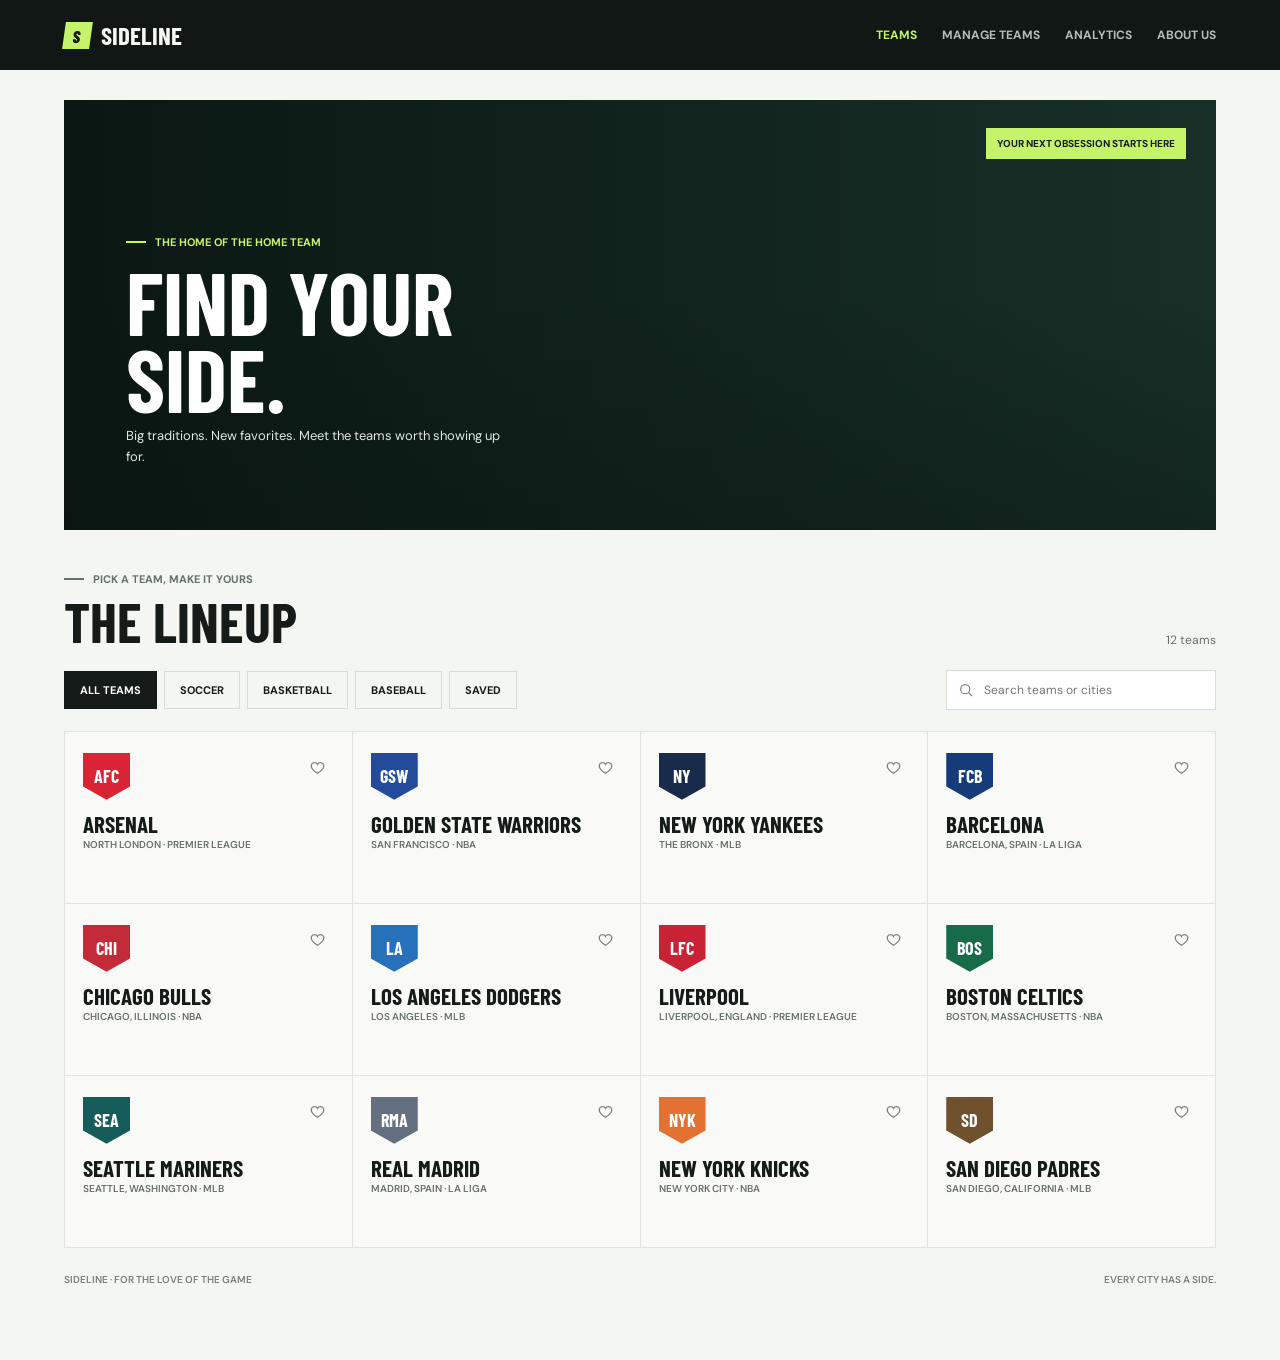
==== commit 44f652c4: "Add files via upload" ====
--- a/index.html
+++ b/index.html
@@ -181,7 +181,7 @@
       });
 
       count.textContent = `${visible.length} ${visible.length === 1 ? "team" : "teams"}`;
-      savedCount.textContent = saved.size;
+      if (savedCount) savedCount.textContent = saved.size;
       if (!visible.length) {
         grid.innerHTML = '<div class="empty">No teams found. Try another search or filter.</div>';
         return;
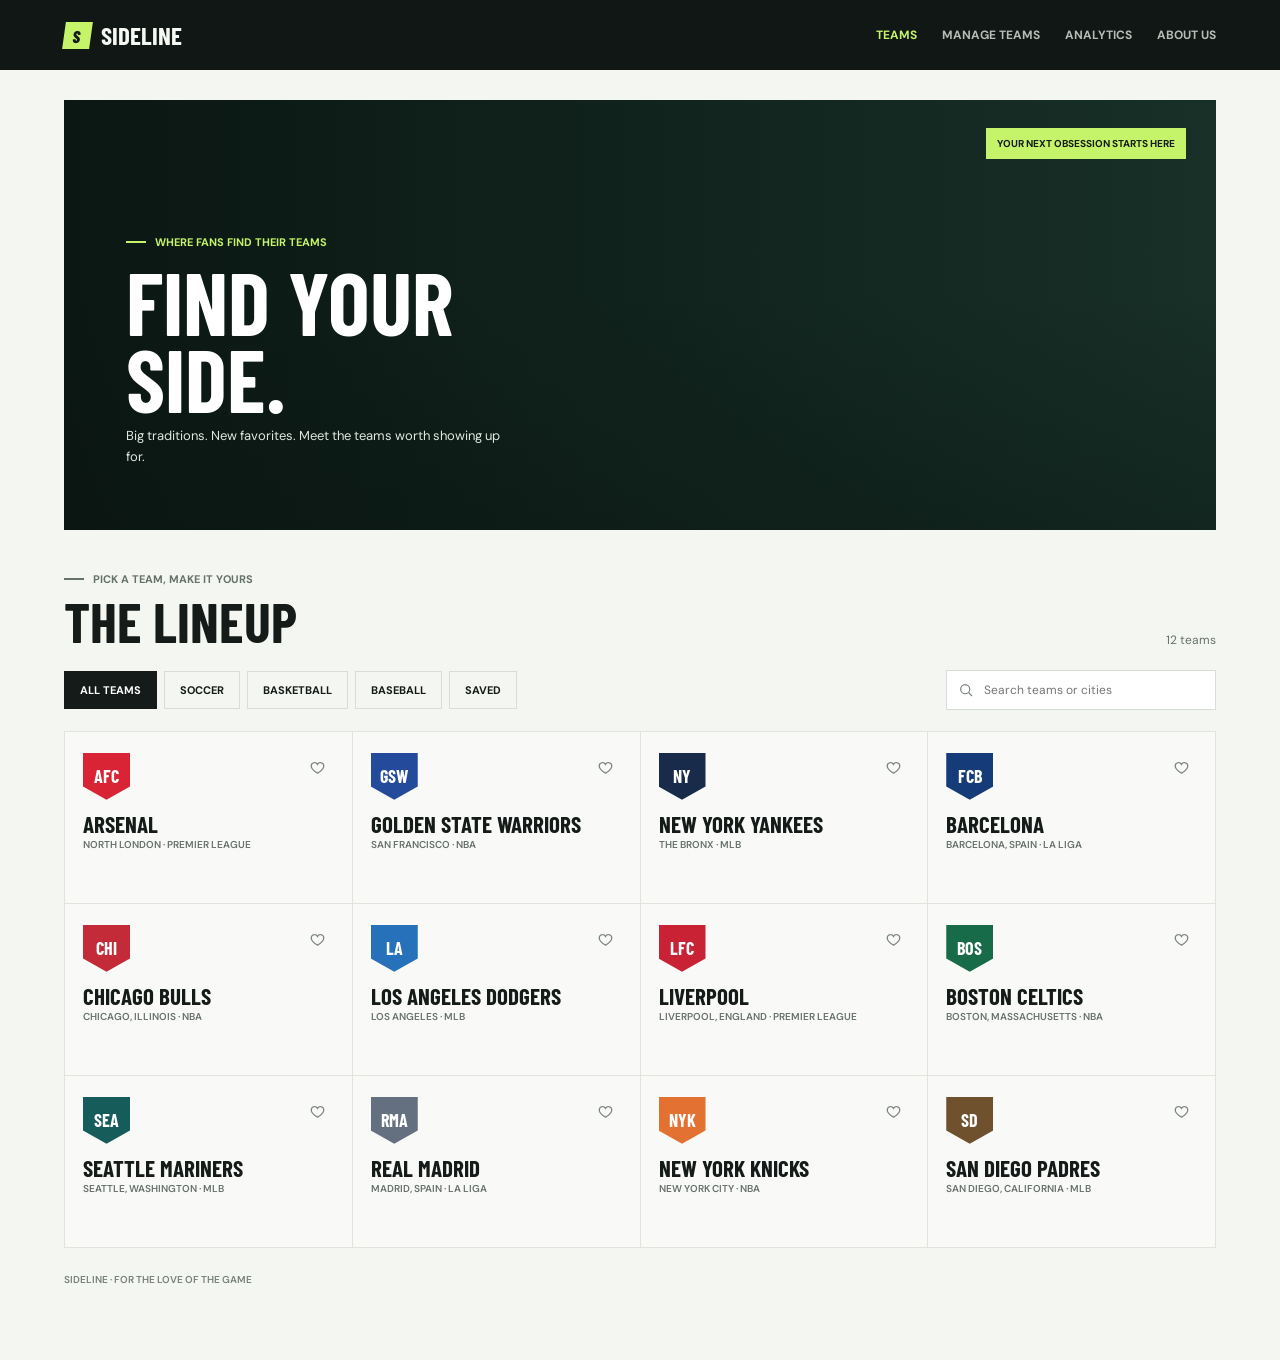
==== commit b5f7031a: "Add files via upload" ====
--- a/index.html
+++ b/index.html
@@ -123,7 +123,7 @@
     <section class="feature" aria-labelledby="feature-title">
       <span class="feature-label">Your next obsession starts here</span>
       <div class="feature-copy">
-        <div class="eyebrow">The home of the home team</div>
+        <div class="eyebrow">Where fans find their teams</div>
         <h1 id="feature-title">Find your<br>side.</h1>
         <p>Big traditions. New favorites. Meet the teams worth showing up for.</p>
       </div>
@@ -153,12 +153,14 @@
       <div class="team-grid" id="team-grid" aria-live="polite"></div>
     </section>
 
-    <footer><span>Sideline · For the love of the game</span><span>Every city has a side.</span></footer>
-  </main>
+    
+  
+  <footer class="site-footer"><span>SIDELINE · FOR THE LOVE OF THE GAME</span></footer>
+</main>
 
   <script src="teams.js"></script>
   <script>
-    const teams = getTeams();
+    const teams = (typeof getTeams === "function" ? getTeams() : []);
 
     const saved = new Set();
     let activeFilter = "All";
@@ -170,13 +172,13 @@
 
     const heartIcon = '<svg viewBox="0 0 24 24" fill="none" stroke="currentColor" stroke-width="1.8" aria-hidden="true"><path d="M20.8 8.7c0 4.2-8.8 10-8.8 10s-8.8-5.8-8.8-10A4.7 4.7 0 0 1 12 6.1a4.7 4.7 0 0 1 8.8 2.6Z"></path></svg>';
 
-    function escapeHTML(value) { return String(value).replace(/[&<>"']/g, ch => ({'&':'&amp;','<':'&lt;','>':'&gt;','"':'&quot;',"'":'&#39;'}[ch])); }
+    function escapeTeamHTML(value) { return String(value).replace(/[&<>"']/g, ch => ({'&':'&amp;','<':'&lt;','>':'&gt;','"':'&quot;',"'":'&#39;'}[ch])); }
     function renderTeams() {
       const query = search.value.trim().toLowerCase();
       const visible = teams.filter(team => {
         const matchesSport = activeFilter === "All" || team.sport === activeFilter;
         const matchesSaved = !savedOnly || saved.has(team.name);
-        const matchesSearch = `${escapeHTML(team.name)} ${escapeHTML(team.city)} ${escapeHTML(team.league)} ${team.sport}`.toLowerCase().includes(query);
+        const matchesSearch = `${escapeTeamHTML(team.name)} ${escapeTeamHTML(team.city)} ${escapeTeamHTML(team.league)} ${team.sport}`.toLowerCase().includes(query);
         return matchesSport && matchesSaved && matchesSearch;
       });
 
@@ -190,11 +192,11 @@
       grid.innerHTML = visible.map(team => `
         <article class="team-card" style="--team-color: ${team.color}">
           <div class="card-top">
-            <div class="crest" aria-label="${escapeHTML(team.name)} mark">${escapeHTML(team.mark)}</div>
-            <button class="favorite" type="button" data-team="${escapeHTML(team.name)}" aria-label="${saved.has(team.name) ? "Remove" : "Save"} ${escapeHTML(team.name)}" aria-pressed="${saved.has(team.name)}">${heartIcon}</button>
+            <div class="crest" aria-label="${escapeTeamHTML(team.name)} mark">${escapeTeamHTML(team.mark)}</div>
+            <button class="favorite" type="button" data-team="${escapeTeamHTML(team.name)}" aria-label="${saved.has(team.name) ? "Remove" : "Save"} ${escapeTeamHTML(team.name)}" aria-pressed="${saved.has(team.name)}">${heartIcon}</button>
           </div>
-          <h3 title="${escapeHTML(team.name)}">${escapeHTML(team.name)}</h3>
-          <div class="team-meta">${escapeHTML(team.city)} · ${escapeHTML(team.league)}</div>
+          <h3 title="${escapeTeamHTML(team.name)}">${escapeTeamHTML(team.name)}</h3>
+          <div class="team-meta">${escapeTeamHTML(team.city)} · ${escapeTeamHTML(team.league)}</div>
         </article>`).join("");
     }
 
@@ -237,7 +239,10 @@
     });
 
     search.addEventListener("input", renderTeams);
-    renderTeams();
+    try { renderTeams(); } catch (error) {
+      console.error('Sideline team rendering error:', error);
+      grid.innerHTML = '<div class="empty">Unable to load teams. Please refresh.</div>';
+    }
   </script>
 </body>
 </html>
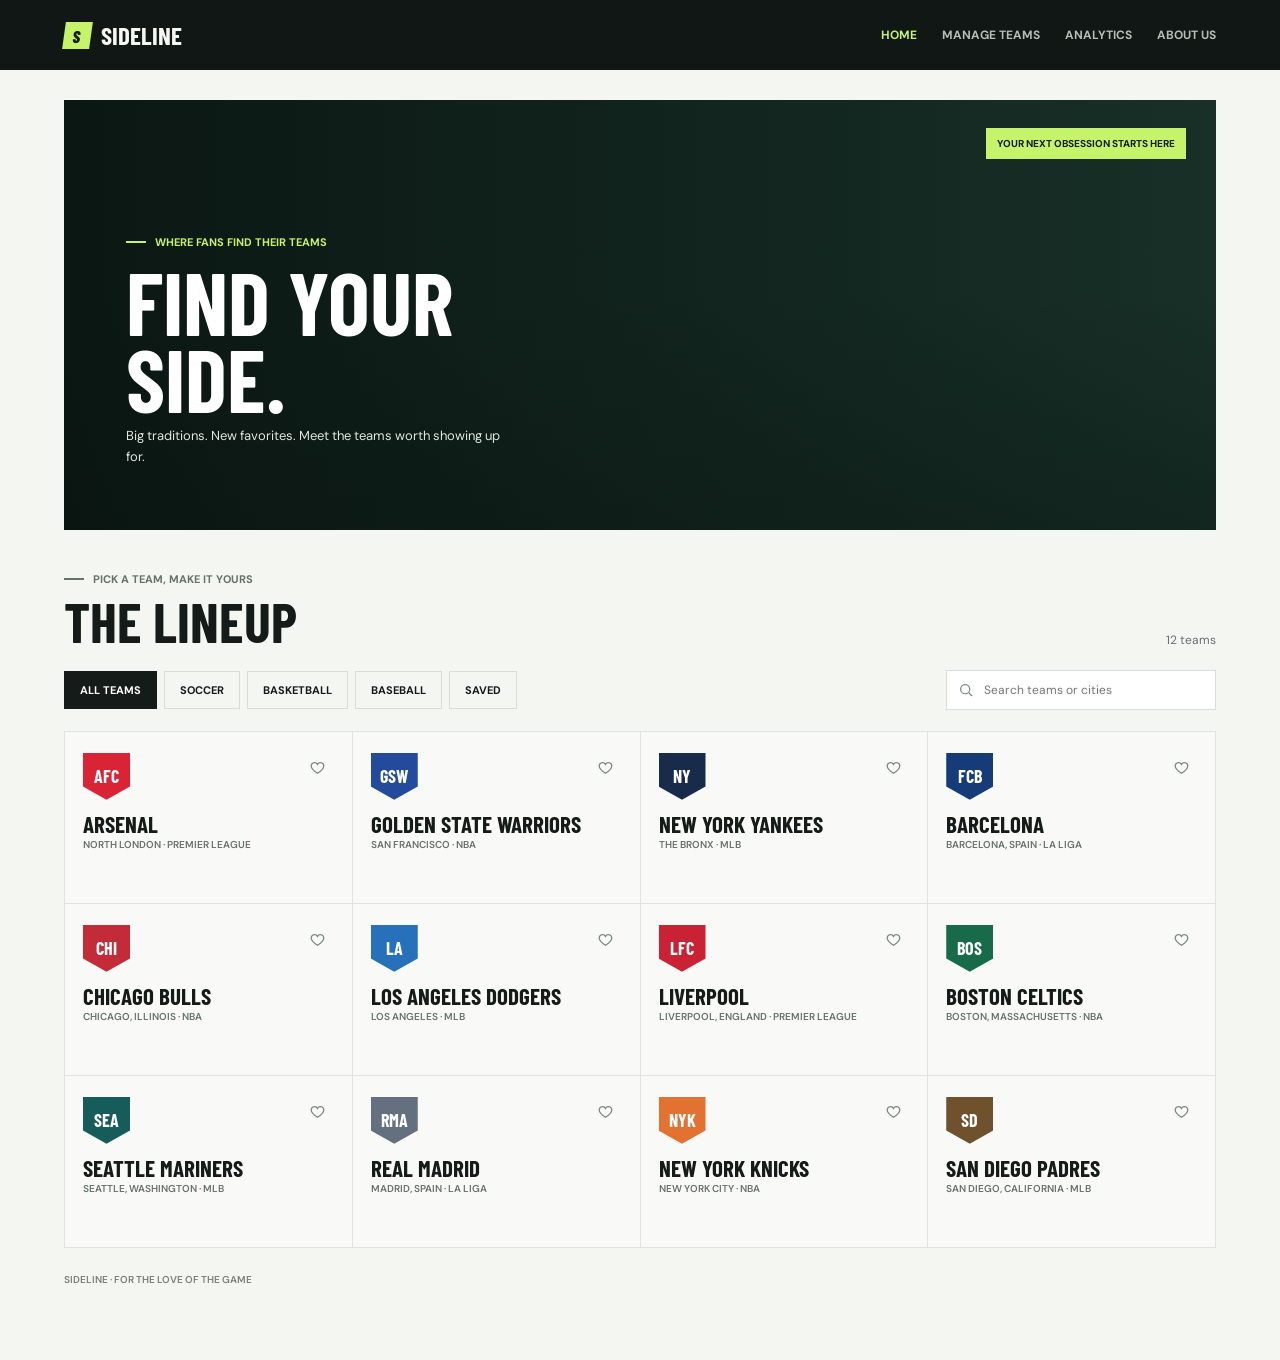
==== commit a84137e1: "Add files via upload" ====
--- a/index.html
+++ b/index.html
@@ -116,7 +116,7 @@
 <body>
   <header class="topbar">
     <a class="brand" href="index.html" aria-label="Sideline home"><span class="brand-mark" aria-hidden="true">S</span> Sideline</a>
-    <nav class="nav" aria-label="Main navigation"><a href="index.html" aria-current="page">Teams</a><a href="manage.html">Manage Teams</a><a href="analytics.html">Analytics</a><a href="aboutus.html">About Us</a></nav>
+    <nav class="nav" aria-label="Main navigation"><a href="index.html" aria-current="page">Home</a><a href="manage.html">Manage Teams</a><a href="analytics.html">Analytics</a><a href="aboutus.html">About Us</a></nav>
   </header>
 
   <main id="home">
